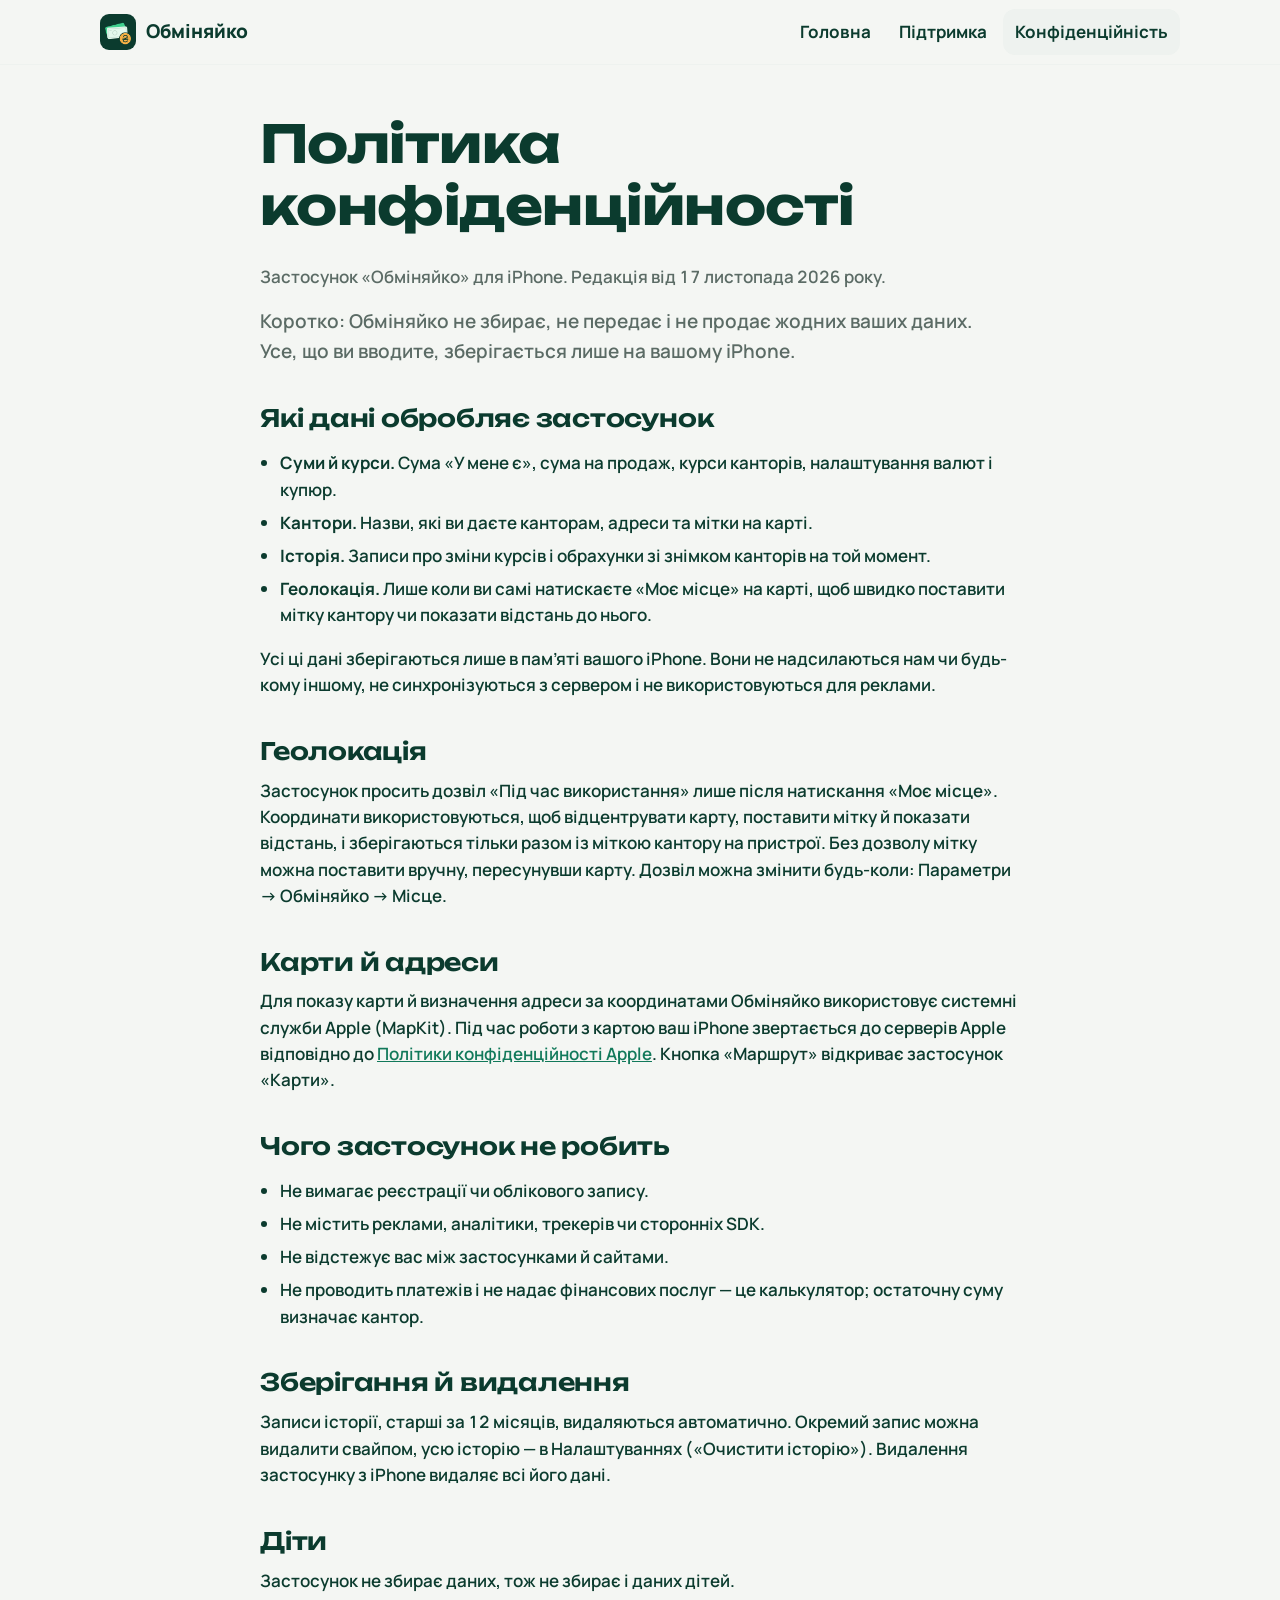
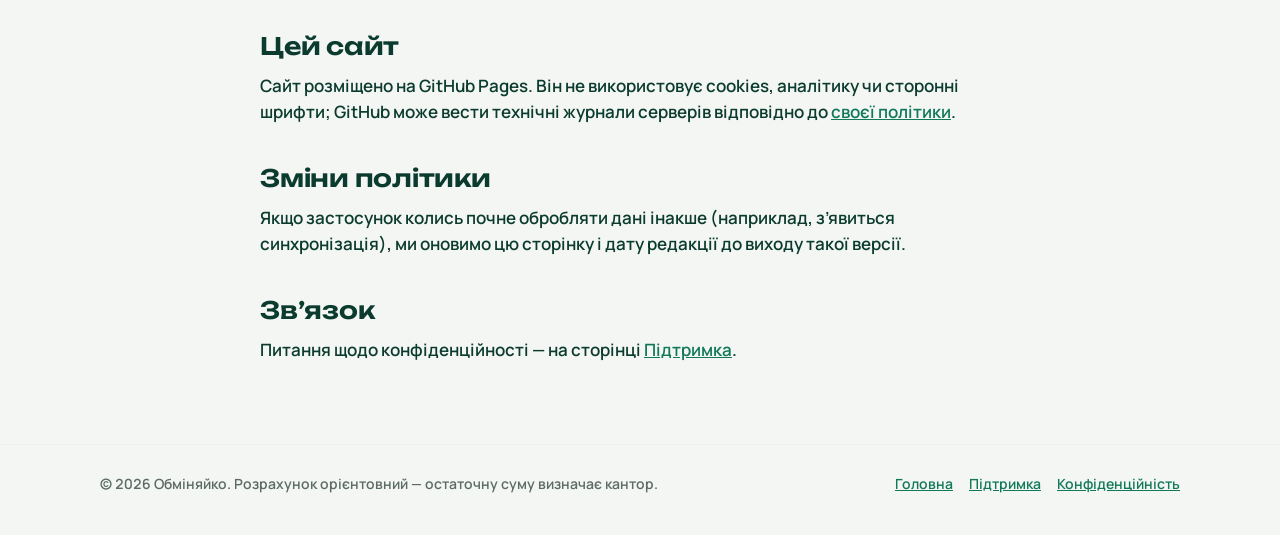
==== privacy/index.html @ fae31b3f "feat: Obminiaiko website with home, support and privacy pages Co-Authored-By: Claude Opus 5.5 <norep" ====
<!doctype html>
<html lang="uk">
<head>
<meta charset="utf-8">
<meta name="viewport" content="width=device-width, initial-scale=1">
<title>Політика конфіденційності — Обміняйко</title>
<meta name="description" content="Обміняйко не збирає і не передає ваших даних: суми, курси, кантори й історія зберігаються лише на iPhone.">
<meta name="theme-color" content="#F4F6F3" media="(prefers-color-scheme: light)">
<meta name="theme-color" content="#08130F" media="(prefers-color-scheme: dark)">
<link rel="canonical" href="https://metalicos.github.io/obminiaiko-site/privacy/">
<meta property="og:type" content="website">
<meta property="og:locale" content="uk_UA">
<meta property="og:title" content="Політика конфіденційності — Обміняйко">
<meta property="og:description" content="Обміняйко не збирає і не передає ваших даних: суми, курси, кантори й історія зберігаються лише на iPhone.">
<meta property="og:url" content="https://metalicos.github.io/obminiaiko-site/privacy/">
<meta property="og:image" content="https://metalicos.github.io/obminiaiko-site/assets/img/og.jpg">
<meta name="twitter:card" content="summary_large_image">
<link rel="icon" href="../assets/img/favicon.png" type="image/png">
<link rel="apple-touch-icon" href="../assets/img/apple-touch-icon.png">
<link rel="stylesheet" href="../assets/style.css">
</head>
<body>
<a class="skip" href="#main">Перейти до змісту</a>
<header class="site-header">
  <div class="wrap">
    <a class="brand" href="../"><img src="../assets/img/icon-512.png" alt="" width="36" height="36">Обміняйко</a>
    <nav class="nav" aria-label="Розділи"><a href="../">Головна</a><a href="../support/">Підтримка</a><a href="../privacy/" aria-current="page">Конфіденційність</a></nav>
  </div>
</header>
<main id="main">
<article class="article">
  <div class="wrap">
    <h1>Політика конфіденційності</h1>
    <p class="muted">Застосунок «Обміняйко» для iPhone. Редакція від 17 листопада 2026 року.</p>
    <p class="lead">Коротко: Обміняйко не збирає, не передає і не продає жодних ваших даних. Усе, що ви вводите, зберігається лише на вашому iPhone.</p>
    <h2>Які дані обробляє застосунок</h2>
    <ul>
      <li><strong>Суми й курси.</strong> Сума «У мене є», сума на продаж, курси канторів, налаштування валют і купюр.</li>
      <li><strong>Кантори.</strong> Назви, які ви даєте канторам, адреси та мітки на карті.</li>
      <li><strong>Історія.</strong> Записи про зміни курсів і обрахунки зі знімком канторів на той момент.</li>
      <li><strong>Геолокація.</strong> Лише коли ви самі натискаєте «Моє місце» на карті, щоб швидко поставити мітку кантору чи показати відстань до нього.</li>
    </ul>
    <p>Усі ці дані зберігаються лише в пам’яті вашого iPhone. Вони не надсилаються нам чи будь-кому іншому, не синхронізуються з сервером і не використовуються для реклами.</p>
    <h2>Геолокація</h2>
    <p>Застосунок просить дозвіл «Під час використання» лише після натискання «Моє місце». Координати використовуються, щоб відцентрувати карту, поставити мітку й показати відстань, і зберігаються тільки разом із міткою кантору на пристрої. Без дозволу мітку можна поставити вручну, пересунувши карту. Дозвіл можна змінити будь-коли: Параметри → Обміняйко → Місце.</p>
    <h2>Карти й адреси</h2>
    <p>Для показу карти й визначення адреси за координатами Обміняйко використовує системні служби Apple (MapKit). Під час роботи з картою ваш iPhone звертається до серверів Apple відповідно до <a href="https://www.apple.com/legal/privacy/" rel="noopener">Політики конфіденційності Apple</a>. Кнопка «Маршрут» відкриває застосунок «Карти».</p>
    <h2>Чого застосунок не робить</h2>
    <ul>
      <li>Не вимагає реєстрації чи облікового запису.</li>
      <li>Не містить реклами, аналітики, трекерів чи сторонніх SDK.</li>
      <li>Не відстежує вас між застосунками й сайтами.</li>
      <li>Не проводить платежів і не надає фінансових послуг — це калькулятор; остаточну суму визначає кантор.</li>
    </ul>
    <h2>Зберігання й видалення</h2>
    <p>Записи історії, старші за 12 місяців, видаляються автоматично. Окремий запис можна видалити свайпом, усю історію — в Налаштуваннях («Очистити історію»). Видалення застосунку з iPhone видаляє всі його дані.</p>
    <h2>Діти</h2>
    <p>Застосунок не збирає даних, тож не збирає і даних дітей.</p>
    <h2>Цей сайт</h2>
    <p>Сайт розміщено на GitHub Pages. Він не використовує cookies, аналітику чи сторонні шрифти; GitHub може вести технічні журнали серверів відповідно до <a href="https://docs.github.com/site-policy/privacy-policies/github-general-privacy-statement" rel="noopener">своєї політики</a>.</p>
    <h2>Зміни політики</h2>
    <p>Якщо застосунок колись почне обробляти дані інакше (наприклад, з’явиться синхронізація), ми оновимо цю сторінку і дату редакції до виходу такої версії.</p>
    <h2>Зв’язок</h2>
    <p>Питання щодо конфіденційності — на сторінці <a href="../support/">Підтримка</a>.</p>
  </div>
</article>
</main>
<footer class="site-footer">
  <div class="wrap">
    <span>© 2026 Обміняйко. Розрахунок орієнтовний — остаточну суму визначає кантор.</span>
    <nav aria-label="Нижнє меню"><a href="../">Головна</a><a href="../support/">Підтримка</a><a href="../privacy/" aria-current="page">Конфіденційність</a></nav>
  </div>
</footer>
</body>
</html>
---- assets/style.css ----
/* Обміняйко — site styles. Tokens follow docs/design-tokens.json of the app. */
@font-face { font-family: "Unbounded"; src: url("fonts/Unbounded-SemiBold.ttf") format("truetype"); font-weight: 600; font-display: swap; }
@font-face { font-family: "Unbounded"; src: url("fonts/Unbounded-Bold.ttf") format("truetype"); font-weight: 700; font-display: swap; }
@font-face { font-family: "Manrope"; src: url("fonts/Manrope-SemiBold.ttf") format("truetype"); font-weight: 600; font-display: swap; }
@font-face { font-family: "Manrope"; src: url("fonts/Manrope-Bold.ttf") format("truetype"); font-weight: 700; font-display: swap; }
@font-face { font-family: "Manrope"; src: url("fonts/Manrope-ExtraBold.ttf") format("truetype"); font-weight: 800; font-display: swap; }

:root {
  --bg: #F4F6F3; --surface: #FFFFFF; --surface-muted: #EEF2EF; --track: #E4E9E5;
  --ink: #0B3B2E; --ink-2: #5B6B65; --ink-3: #8A9A94;
  --primary: #0B3B2E; --on-primary: #FFFFFF; --accent: #11795A; --accent-soft: #E3F8EC;
  --mint: #3FCF8E; --coin: #FFB547; --danger: #B93815; --divider: #EEF2EF; --cashier: #0B3B2E;
  --radius-card: 16px; --radius-sheet: 20px; --radius-button: 18px;
  color-scheme: light dark;
}
@media (prefers-color-scheme: dark) {
  :root {
    --bg: #08130F; --surface: #112019; --surface-muted: #18291F; --track: #1B2E25;
    --ink: #EAF4EF; --ink-2: #9DB5AB; --ink-3: #6F877D;
    --primary: #3FCF8E; --on-primary: #0B3B2E; --accent: #3FCF8E; --accent-soft: #12382A;
    --danger: #FF7A59; --divider: #1E3329;
  }
}

* { box-sizing: border-box; }
html { -webkit-text-size-adjust: 100%; }
body {
  margin: 0; background: var(--bg); color: var(--ink);
  font: 600 17px/1.55 "Manrope", system-ui, -apple-system, sans-serif;
  font-variant-numeric: tabular-nums;
}
a { color: var(--accent); }
a:hover { text-decoration-thickness: 2px; }
img { max-width: 100%; height: auto; display: block; }
:focus-visible { outline: 3px solid var(--mint); outline-offset: 3px; border-radius: 6px; }

.wrap { width: min(1080px, 100% - 40px); margin-inline: auto; }
.skip { position: absolute; left: -999px; }
.skip:focus { left: 20px; top: 12px; background: var(--surface); padding: 8px 12px; border-radius: 10px; z-index: 10; }

/* Header */
.site-header { position: sticky; top: 0; z-index: 5; background: var(--bg); border-bottom: 1px solid var(--divider); }
.site-header .wrap { display: flex; align-items: center; gap: 12px; min-height: 64px; }
.brand { display: flex; align-items: center; gap: 10px; text-decoration: none; color: var(--ink); font-weight: 800; font-size: 19px; }
.brand img { width: 36px; height: 36px; border-radius: 9px; }
.nav { margin-left: auto; display: flex; gap: 4px; flex-wrap: wrap; }
.nav a { color: var(--ink); text-decoration: none; font-weight: 700; padding: 10px 12px; border-radius: 12px; }
.nav a:hover, .nav a[aria-current="page"] { background: var(--surface-muted); }

/* Typography */
h1, h2, h3 { font-family: "Unbounded", "Manrope", sans-serif; font-weight: 600; line-height: 1.2; letter-spacing: -0.01em; margin: 0 0 .5em; }
h1 { font-size: clamp(32px, 5vw, 52px); font-weight: 700; }
h2 { font-size: clamp(24px, 3.4vw, 34px); }
h3 { font-size: 19px; }
p { margin: 0 0 1em; }
.lead { font-size: 19px; color: var(--ink-2); max-width: 60ch; }
.muted { color: var(--ink-2); }
.small { font-size: 14px; color: var(--ink-2); }

/* Hero */
.hero { padding: 56px 0 32px; }
.hero .wrap { display: grid; grid-template-columns: 1.1fr .9fr; gap: 40px; align-items: center; }
.hero-icon { width: 96px; height: 96px; border-radius: 22px; margin-bottom: 20px; }
.badges { display: flex; gap: 12px; flex-wrap: wrap; margin-top: 24px; }
.button { display: inline-flex; align-items: center; gap: 10px; min-height: 52px; padding: 0 22px; border-radius: var(--radius-button);
  background: var(--primary); color: var(--on-primary); font-weight: 800; text-decoration: none; }
.button.secondary { background: var(--accent-soft); color: var(--accent); }
.chip { display: inline-block; padding: 6px 12px; border-radius: 999px; background: var(--accent-soft); color: var(--accent); font-weight: 800; font-size: 14px; }
.hero-shot { justify-self: center; width: min(320px, 100%); border-radius: 36px; overflow: hidden; border: 1px solid var(--track); }

/* Sections */
section { padding: 48px 0; }
.grid { display: grid; grid-template-columns: repeat(3, 1fr); gap: 16px; }
.card { background: var(--surface); border-radius: var(--radius-card); padding: 22px; }
.card h3 { margin-bottom: .35em; }
.card p { margin: 0; color: var(--ink-2); }
.card .icon { width: 40px; height: 40px; border-radius: 12px; background: var(--accent-soft); color: var(--accent);
  display: grid; place-items: center; font-family: "Unbounded"; font-weight: 700; margin-bottom: 14px; }

.shots { display: grid; grid-auto-flow: column; grid-auto-columns: minmax(220px, 260px); gap: 16px; overflow-x: auto;
  padding: 4px 4px 16px; scroll-snap-type: x mandatory; }
.shots figure { margin: 0; scroll-snap-align: start; }
.shots img { border-radius: 28px; border: 1px solid var(--track); }
.shots figcaption { text-align: center; font-weight: 700; margin-top: 10px; }

.privacy-banner { background: var(--cashier); color: #fff; border-radius: var(--radius-sheet); padding: 32px; display: grid; gap: 8px; }
.privacy-banner h2 { color: #fff; }
.privacy-banner p { color: #E3F8EC; margin: 0; }
.privacy-banner a { color: var(--mint); }

/* Articles (privacy, support) */
.article { padding: 48px 0 64px; }
.article .wrap { max-width: 760px; }
.article h2 { font-size: 24px; margin-top: 1.6em; }
.article ul { padding-left: 1.2em; }
.article li { margin-bottom: .4em; }
details { background: var(--surface); border-radius: var(--radius-card); padding: 4px 20px; margin-bottom: 10px; }
summary { cursor: pointer; font-weight: 800; padding: 16px 0; list-style: none; }
summary::-webkit-details-marker { display: none; }
summary::after { content: "+"; float: right; color: var(--accent); font-family: "Unbounded"; }
details[open] summary::after { content: "–"; }
details > div { padding-bottom: 16px; color: var(--ink-2); }

/* Footer */
.site-footer { border-top: 1px solid var(--divider); padding: 28px 0 40px; color: var(--ink-2); font-size: 14px; }
.site-footer .wrap { display: flex; gap: 16px; flex-wrap: wrap; justify-content: space-between; }
.site-footer nav { display: flex; gap: 16px; flex-wrap: wrap; }

@media (max-width: 860px) {
  .hero .wrap { grid-template-columns: 1fr; }
  .grid { grid-template-columns: 1fr; }
  .hero { padding-top: 32px; }
}
@media (prefers-reduced-motion: no-preference) {
  .button, .nav a { transition: transform .15s ease; }
  .button:active { transform: scale(.96); }
}
.grid.two { grid-template-columns: 1fr 1fr; }
@media (max-width: 860px) { .grid.two { grid-template-columns: 1fr; } }
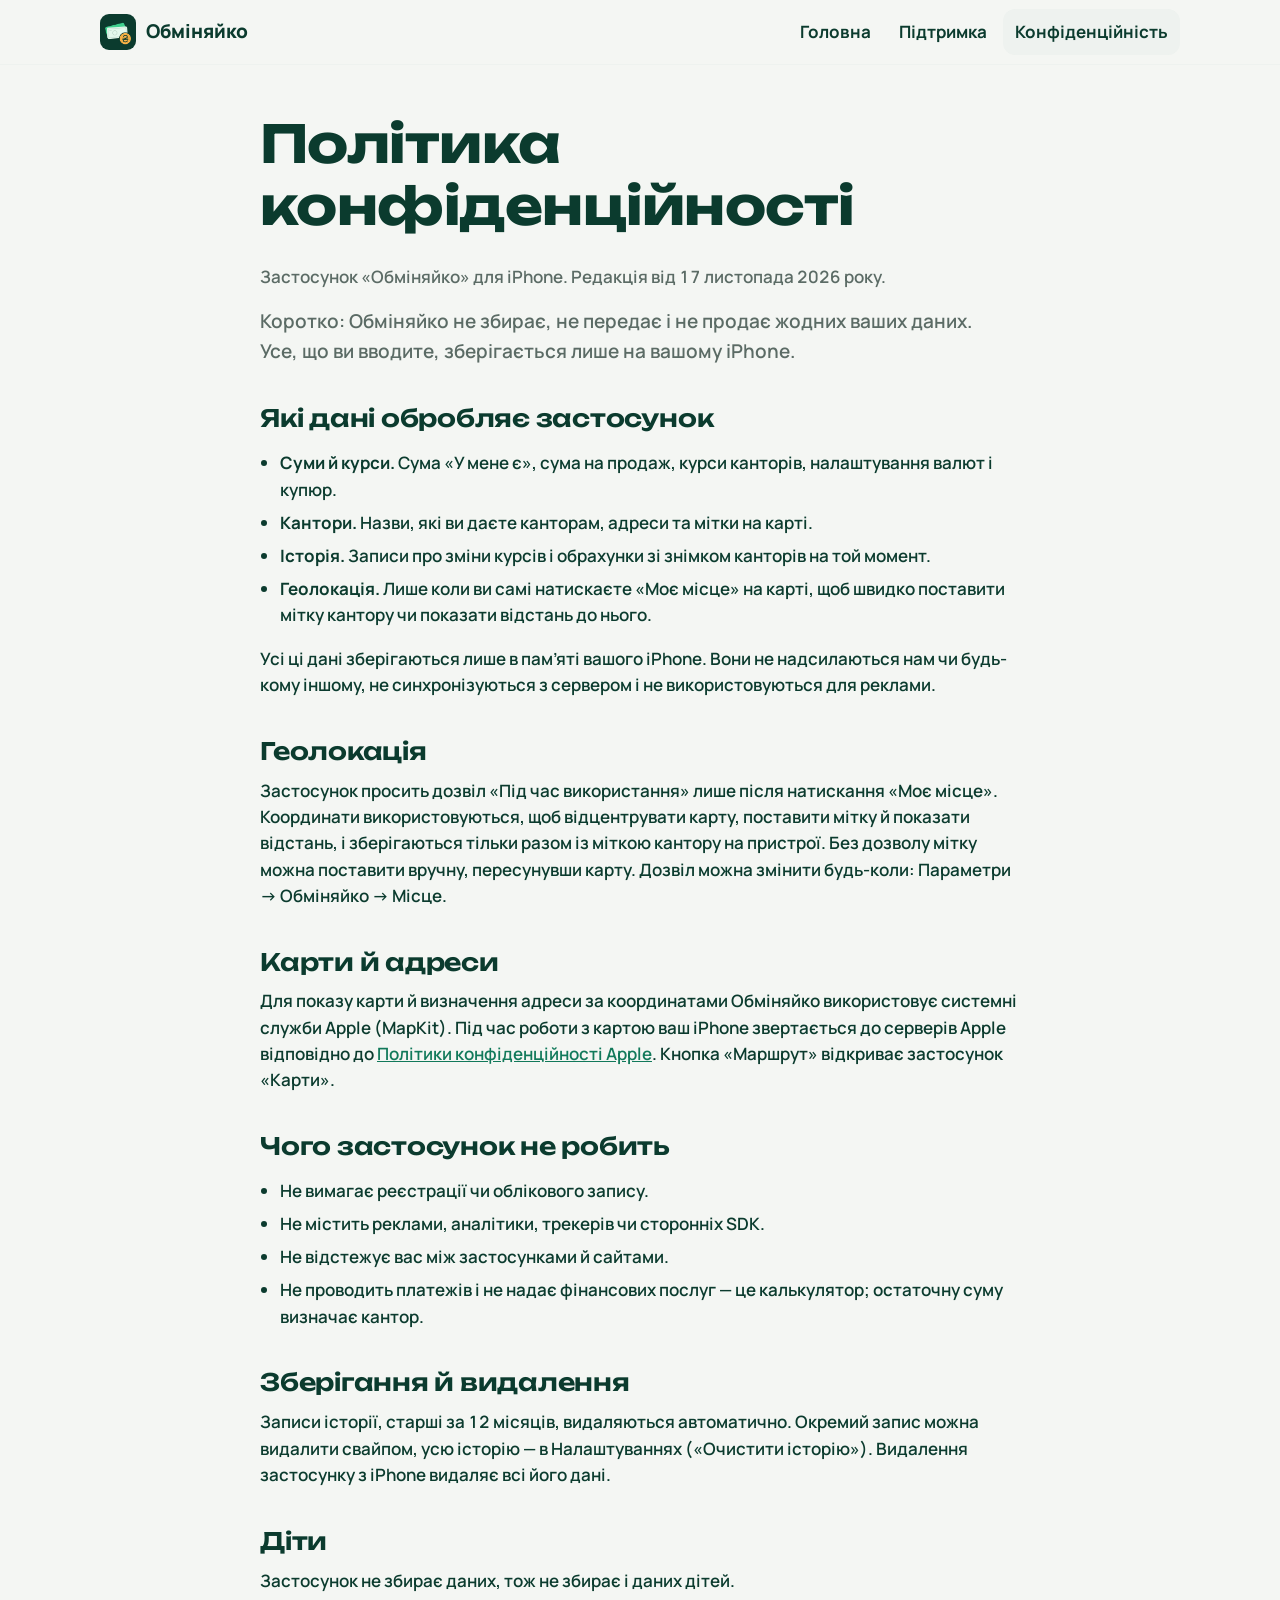
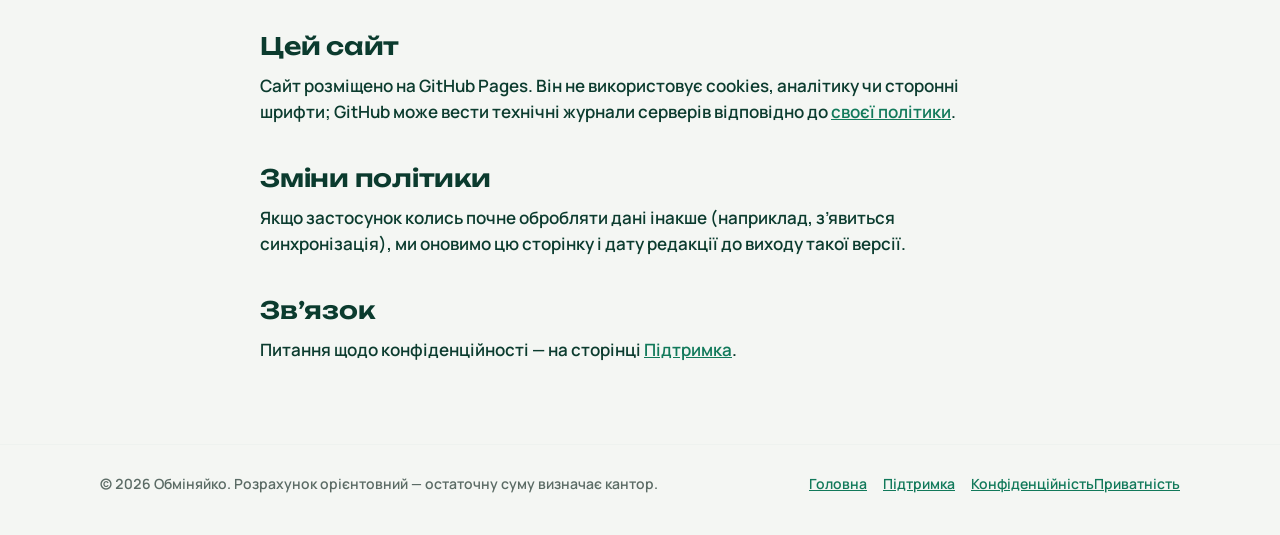
==== commit 1e093dbc: "fix: narrow phones: short menu label, logo-only header under 360 pt, no mid-word hyphenation Co-Auth" ====
--- a/privacy/index.html
+++ b/privacy/index.html
@@ -17,14 +17,14 @@
 <meta name="twitter:card" content="summary_large_image">
 <link rel="icon" href="../assets/img/favicon.png" type="image/png">
 <link rel="apple-touch-icon" href="../assets/img/apple-touch-icon.png">
-<link rel="stylesheet" href="../assets/style.css">
+<link rel="stylesheet" href="../assets/style.css?v=4">
 </head>
 <body>
 <a class="skip" href="#main">Перейти до змісту</a>
 <header class="site-header">
   <div class="wrap">
-    <a class="brand" href="../"><img src="../assets/img/icon-512.png" alt="" width="36" height="36">Обміняйко</a>
-    <nav class="nav" aria-label="Розділи"><a href="../">Головна</a><a href="../support/">Підтримка</a><a href="../privacy/" aria-current="page">Конфіденційність</a></nav>
+    <a class="brand" href="../" aria-label="Обміняйко — головна"><img src="../assets/img/icon-512.png" alt="" width="36" height="36"><span class="brand-name">Обміняйко</span></a>
+    <nav class="nav" aria-label="Розділи"><a href="../">Головна</a><a href="../support/">Підтримка</a><a href="../privacy/" aria-current="page"><span class="long">Конфіденційність</span><span class="short">Приватність</span></a></nav>
   </div>
 </header>
 <main id="main">
@@ -68,7 +68,7 @@
 <footer class="site-footer">
   <div class="wrap">
     <span>© 2026 Обміняйко. Розрахунок орієнтовний — остаточну суму визначає кантор.</span>
-    <nav aria-label="Нижнє меню"><a href="../">Головна</a><a href="../support/">Підтримка</a><a href="../privacy/" aria-current="page">Конфіденційність</a></nav>
+    <nav aria-label="Нижнє меню"><a href="../">Головна</a><a href="../support/">Підтримка</a><a href="../privacy/" aria-current="page"><span class="long">Конфіденційність</span><span class="short">Приватність</span></a></nav>
   </div>
 </footer>
 </body>
--- a/assets/style.css
+++ b/assets/style.css
@@ -46,6 +46,7 @@
 .nav { margin-left: auto; display: flex; gap: 4px; flex-wrap: wrap; }
 .nav a { color: var(--ink); text-decoration: none; font-weight: 700; padding: 10px 12px; border-radius: 12px; }
 .nav a:hover, .nav a[aria-current="page"] { background: var(--surface-muted); }
+.nav .short { display: none; }
 
 /* Typography */
 h1, h2, h3 { font-family: "Unbounded", "Manrope", sans-serif; font-weight: 600; line-height: 1.2; letter-spacing: -0.01em; margin: 0 0 .5em; }
@@ -107,10 +108,69 @@
 .site-footer nav { display: flex; gap: 16px; flex-wrap: wrap; }
 
 @media (max-width: 860px) {
-  .hero .wrap { grid-template-columns: 1fr; }
-  .grid { grid-template-columns: 1fr; }
+  .hero .wrap { grid-template-columns: 1fr; gap: 28px; }
+  .grid, .grid.two { grid-template-columns: 1fr; }
   .hero { padding-top: 32px; }
 }
+
+/* Phones */
+@media (max-width: 600px) {
+  body { font-size: 16px; }
+  .wrap { width: calc(100% - 32px); }
+  h1 { font-size: clamp(24px, 7.6vw, 30px); overflow-wrap: break-word; hyphens: manual; }
+  h2 { font-size: 23px; }
+  .lead { font-size: 17px; }
+
+  /* Header: logo on the left, compact links that never wrap under it */
+  .site-header .wrap { min-height: 56px; gap: 8px; }
+  .brand { font-size: 17px; gap: 8px; flex-shrink: 0; }
+  .brand img { width: 32px; height: 32px; border-radius: 8px; }
+  .nav { gap: 0; flex-wrap: nowrap; }
+  .nav a { font-size: 14px; padding: 8px; white-space: nowrap; }
+  .nav a:first-child { display: none; } /* the logo already leads home */
+  .nav .long { display: none; }
+  .nav .short { display: inline; }
+
+  /* Hero: no duplicate icon, full-width buttons, a smaller phone shot */
+  .hero { padding: 24px 0 8px; }
+  .hero-icon { display: none; }
+  .chip { margin-bottom: 12px; }
+  .badges { flex-direction: column; gap: 10px; }
+  .button { width: 100%; justify-content: center; min-height: 54px; }
+  .hero-shot { width: min(260px, 72vw); border-radius: 30px; }
+
+  section { padding: 28px 0; }
+
+  /* Feature cards: icon beside the title, tighter padding */
+  .grid { gap: 10px; }
+  .card { padding: 16px; display: grid; grid-template-columns: 40px 1fr; column-gap: 14px; align-items: start; }
+  .card .icon { margin: 0; grid-row: span 2; }
+  .card h3 { font-size: 17px; margin: 8px 0 4px; }
+  .card p { font-size: 15px; }
+  .grid.two .card { display: block; }
+  .grid.two .card h3 { margin-top: 0; }
+
+  /* Screenshots: swipeable, edge to edge, one and a bit visible */
+  .shots { grid-auto-columns: 62vw; gap: 12px; margin-inline: -16px; padding: 4px 16px 12px; scroll-padding-inline: 16px; }
+  .shots img { border-radius: 24px; }
+
+  .privacy-banner { padding: 22px; border-radius: 18px; }
+
+  .article { padding: 28px 0 40px; }
+  .article h2 { font-size: 20px; }
+  details { padding: 2px 16px; }
+  summary { padding: 14px 24px 14px 0; position: relative; }
+  summary::after { position: absolute; right: 0; top: 14px; float: none; }
+
+  .site-footer .wrap { flex-direction: column; gap: 10px; }
+}
+
+/* The narrowest phones (320–360 pt): logo icon only so the menu fits */
+@media (max-width: 360px) {
+  .brand-name { display: none; }
+  .nav { margin-left: auto; }
+}
+
 @media (prefers-reduced-motion: no-preference) {
   .button, .nav a { transition: transform .15s ease; }
   .button:active { transform: scale(.96); }
